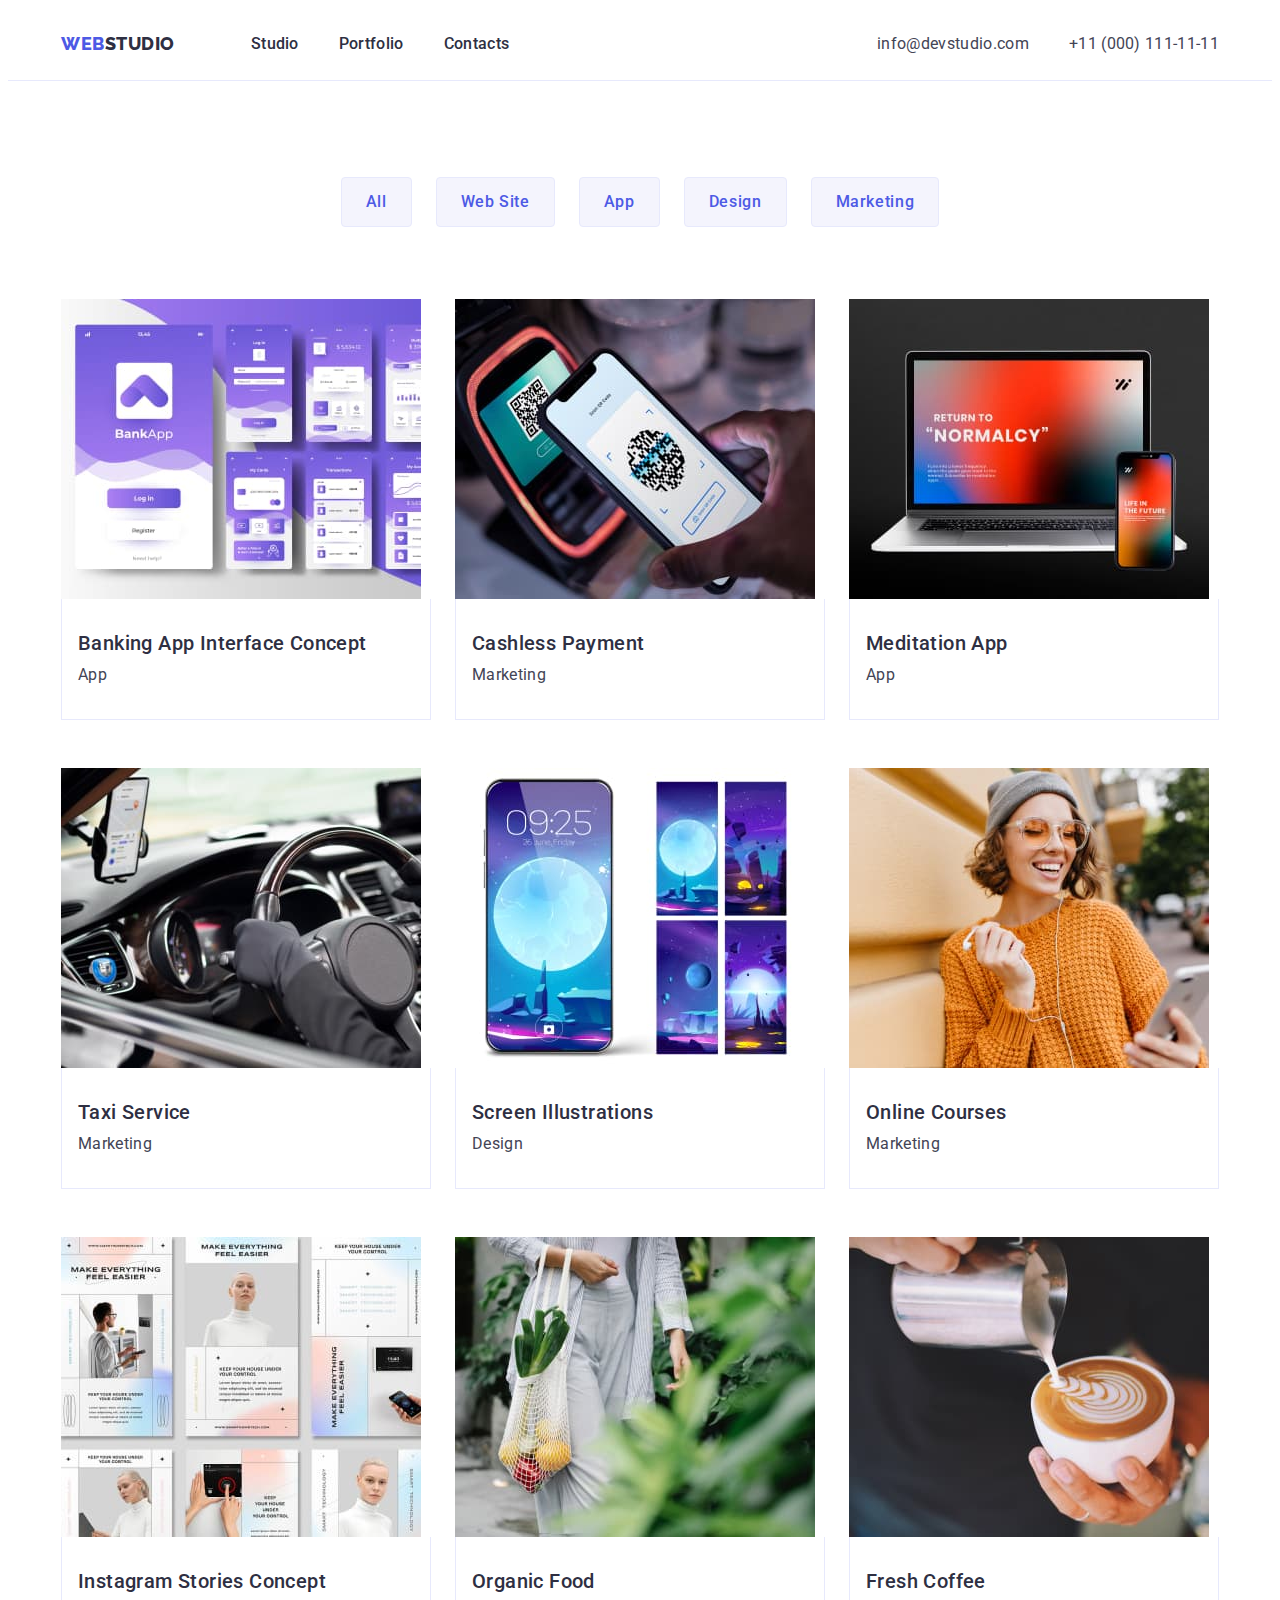
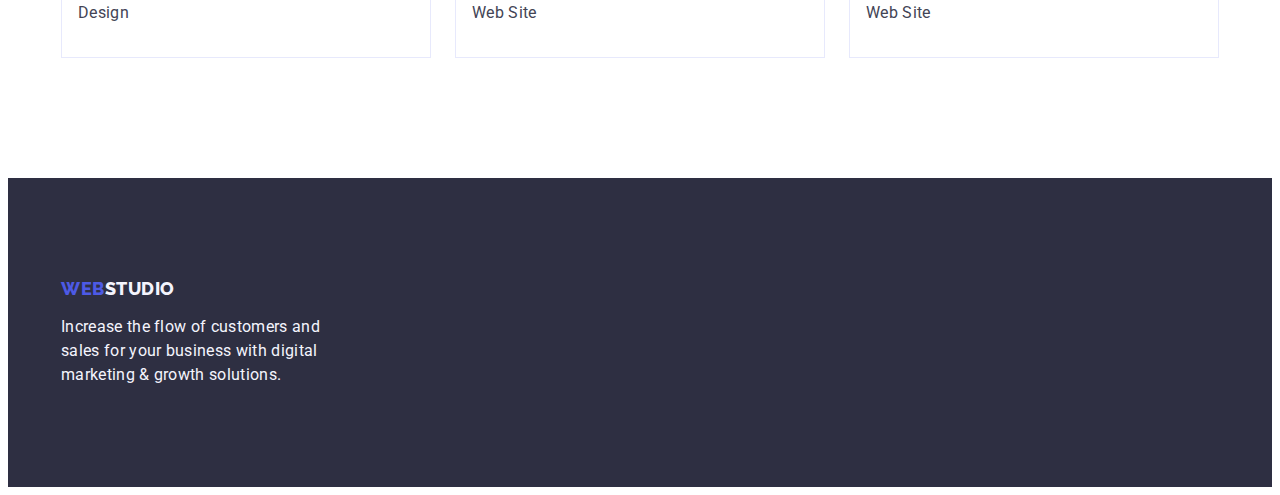
==== portfolio.html @ 73f55f65 "Initial commit" ====
<!DOCTYPE html>
<html lang="en">
<head>
    <meta charset="UTF-8">
    <meta http-equiv="X-UA-Compatible" content="IE=edge">
    <meta name="viewport" content="width=device-width, initial-scale=1.0">
    <link rel="preconnect" href="https://fonts.googleapis.com">
    <link rel="preconnect" href="https://fonts.gstatic.com" crossorigin>
    <link href="https://fonts.googleapis.com/css2?family=Raleway:wght@800&family=Roboto:wght@400;500;700;900&display=swap"
        rel="stylesheet">
    <link rel="stylesheet" href="https://cdnjs.cloudflare.com/ajax/libs/modern-normalize/2.0.0/modern-normalize.min.css"
        integrity="sha512-4xo8blKMVCiXpTaLzQSLSw3KFOVPWhm/TRtuPVc4WG6kUgjH6J03IBuG7JZPkcWMxJ5huwaBpOpnwYElP/m6wg=="
        crossorigin="anonymous" referrerpolicy="no-referrer" />
    <link rel="stylesheet" href="./css/styles.css">
    <title>Portfolio</title>
</head>
<body>
    <header class="header">
        <div class="container header-container">
            <nav class="header-navigation">
                <a class="logo link" href="./index.html">Web<span class="logo-studio">Studio</span></a>
                <ul class="navigation list">
                    <li><a class="navigation-link link" href="./index.html">Studio</a></li>
                    <li><a class="navigation-link link" href="./portfolio.html">Portfolio</a></li>
                    <li><a class="navigation-link link" href="">Contacts</a></li>
                </ul>
            </nav>
            <address class="navigation-address">
                <ul class="address-menu list">
                    <li><a class="address-menu-link link" href="mailto:info@devstudio.com">info@devstudio.com</a></li>
                    <li><a class="address-menu-link link" href="tel:+110001111111">+11 (000) 111-11-11</a></li>
                </ul>
            </address>
        </div>
    </header>
        <main>
            <section class="portfolio">
                <div class="container">
                    <h1 class="visually-hidden">Portfolio menu</h1>
                    <ul class="button-list list">
                        <li>
                            <button class="button-navigation" type="button">All</button>
                        </li>
                        <li>
                            <button class="button-navigation" type="button">Web Site</button>
                        </li>
                        <li>
                            <button class="button-navigation" type="button">App</button>
                        </li>
                        <li>
                            <button class="button-navigation" type="button">Design</button>
                        </li>
                        <li>
                            <button class="button-navigation" type="button">Marketing</button>
                        </li>
                    </ul>
                    <ul class="portfolio-list list">
                        <li class="portfolio-item">
                            <a href="" class="item-card link">
                                <img src="./images/banking-app.jpg" alt="Banking App Interface Concept" width="360">
                                <div class="portfolio-item-container">
                                <h2 class="portfolio-item-title">Banking App Interface Concept</h2>
                                <p class="portfolio-item-text">App</p>
                                </div>
                            </a>
                        </li>
                        <li class="portfolio-item">
                            <a href="" class="item-card link">
                                <img src="./images/cashless.jpg" alt="Cashless Payment" width="360">
                                <div class="portfolio-item-container">
                                <h2 class="portfolio-item-title">Cashless Payment</h2>
                                <p class="portfolio-item-text">Marketing</p>
                                </div>
                            </a>
                        </li>
                        <li class="portfolio-item">
                            <a href="" class="item-card link">
                                <img src="./images/meditation.jpg" alt="Meditation App" width="360">
                                <div class="portfolio-item-container">
                                <h2 class="portfolio-item-title">Meditation App</h2>
                                <p class="portfolio-item-text">App</p>
                                </div>
                            </a>
                        </li>
                        <li class="portfolio-item">
                            <a href="" class="item-card link">
                                <img src="./images/taxi.jpg" alt="Taxi Servic" width="360">
                                <div class="portfolio-item-container">
                                <h2 class="portfolio-item-title">Taxi Service</h2>
                                <p class="portfolio-item-text">Marketing</p>
                                </div>
                            </a>
                        </li>
                        <li class="portfolio-item">
                            <a href="" class="item-card link">
                                <img src="./images/illustrations.jpg" alt="Screen Illustrations" width="360">
                                <div class="portfolio-item-container">
                                <h2 class="portfolio-item-title">Screen Illustrations</h2>
                                <p class="portfolio-item-text">Design</p>
                                </div>
                            </a>
                        </li>
                        <li class="portfolio-item">
                            <a href="" class="item-card link">
                                <img src="./images/online-courses.jpg" alt="Online Courses" width="360">
                                <div class="portfolio-item-container">
                                <h2 class="portfolio-item-title">Online Courses</h2>
                                <p class="portfolio-item-text">Marketing</p>
                                </div>
                            </a>
                        </li>
                        <li class="portfolio-item">
                            <a href="" class="item-card link">
                                <img src="./images/instagram.jpg" alt="Instagram Stories Concept" width="360">
                                <div class="portfolio-item-container">
                                <h2 class="portfolio-item-title">Instagram Stories Concept</h2>
                                <p class="portfolio-item-text">Design</p>
                                </div>
                            </a>
                        </li>
                        <li class="portfolio-item">
                            <a href="" class="item-card link">
                                <img src="./images/organic-food.jpg" alt="Organic Food" width="360">
                                <div class="portfolio-item-container">
                                <h2 class="portfolio-item-title">Organic Food</h2>
                                <p class="portfolio-item-text">Web Site</p>
                                </div>
                            </a>
                        </li>
                        <li class="portfolio-item">
                            <a href="" class="item-card link">
                                <img src="./images/fresh-coffee.jpg" alt="Fresh Coffee" width="360">
                                <div class="portfolio-item-container">
                                <h2 class="portfolio-item-title">Fresh Coffee</h2>
                                <p class="portfolio-item-text">Web Site</p>
                                </div>
                            </a>
                        </li>
                    </ul>
                </div>
            </section>
        </main>
    <footer class="footer">
        <div class="container footer-container">
            <a class="logo-footer link" href="./index.html">Web<span class="logo-studio-footer">Studio</span></a>
            <p class="footer-text">Increase the flow of customers and sales for your business with digital marketing &
                growth solutions.</p>
        </div>
    </footer>
</body>
</html>
---- css/styles.css ----
/* GLOBAL */

:root {
    --primary-font: "Roboto";
    --secondary-font: 'Raleway';
    --secondary-color: #2E2F42;
    --primary-color: #434455;
    --logo-color: #4D5AE5;
    --logo-studio-color: #2E2F42;
    --logo-footer-color: #F4F4FD;
    --footer-text-color: #F4F4FD;
    --hover-focus-color: #404BBF;
    --hover-text-color: #FFFFFF;
    --hero-text-color: #FFFFFF;
    --logo-text-size: 18px;
    --secondary-text-size: 20px;
    --title-text-size: 36px;
    --hero-title-text: 56px;
    --member-card-color: #FFFFFF;
    --portfolio-card-color: #FFFFFF;
    --page-background-color: #FFFFFF;
    --button-portfolio-border: #E7E9FC;
    --portfolio-item-border: #E7E9FC;
}

body {
    font-family: var(--primary-font), sans-serif;
    font-size: var(--main-text-size);
    color: var(--primary-color);
    background-color: var(--page-background-color);
}

p, h1,h2,h3,h4,h5,h6 {
    margin-top: 0;
    margin-bottom: 0;
}

ul {
    list-style-type: none;
    margin-top: 0;
    margin-bottom: 0;
    padding-left: 0;
}

img {
    display: block;
    max-width: 100%;
    height: auto;
}

.link {
    text-decoration: none;
}

.link:hover,
.link:focus {
    color: var(--hover-focus-color);
}

.list {
    list-style-type: none;
}

.link a:hover,
.link a:focus {
    color: var(--hover-focus-color);
}


.container {
    width: 100%;
    max-width: 1158px;
    padding-left: 15px;
    padding-right: 15px;
    margin: 0 auto;
}

.visually-hidden {
    position: absolute;
    width: 1px;
    height: 1px;
    margin: -1px;
    border: 0;
    padding: 0;
    white-space: nowrap;
    clip-path: inset(100%);
    clip: rect(0 0 0 0);
    overflow: hidden;
}

/* HEADER */

.header {
    border-bottom: 1px solid #E7E9FC;
}

.header-container {
    display: flex;
}

.logo {
    font-family: var(--secondary-font), sans-serif;
    font-size: var(--logo-text-size);
    font-weight: 800;
    line-height: 1.17;
    letter-spacing: 0.03em;
    text-transform: uppercase;
    text-decoration: none;
    color: var(--logo-color);
    margin-right: 76px;
}

.logo-studio {
    color: var(--logo-studio-color);
}

.logo-studio-footer {
    color: var(--logo-footer-color);
}

.header-navigation {
    display: flex;
    align-items: center;
    flex-grow: 1;
}

.navigation {
    display: flex;
    gap: 40px;
}

.navigation-link {
    font-weight: 500;
    line-height: 1.5;
    letter-spacing: 0.02em;
    color: var(--secondary-color);
    display: block;
    padding-top: 24px;
        padding-bottom: 24px;
}

.navigation-link:hover,
.navigation-link:focus {
    color: var(--hover-focus-color);
}

.navigation > li {
    list-style-type: none;
}

.navigation-address {
    font-style: normal;
}

.address-menu {
    display: flex;
    gap: 40px;
    margin-left: auto;
}

.address-menu > li {
    list-style-type: none;
}

.address-menu-link {
    line-height: 1.5;
    letter-spacing: 0.02em;
    color: var(--primary-color);
    display: block;
    padding-top: 24px;
        padding-bottom: 24px;
}

/* MAIN */

.hero {
    text-align: center;
    background-color: var(--secondary-color);
    padding-top: 188px;
    padding-bottom: 188px;
}

.hero-container {
    width: 1440px;
}

.hero-title {
    font-weight: 700;
    font-size: var(--hero-title-text);
    line-height: 1.07;
    letter-spacing: 0.02em;
    color: var(--hero-text-color);
    width: 100%;
    max-width: 496px;
    margin: 0 auto;
}

.hero-button {
    font-family: var(--primary-font), sans-serif;
    font-size: 16px;
    font-weight: 500;
    line-height: 1.5;
    letter-spacing: 0.04em;
    color: var(--hero-text-color);
    background-color: var(--logo-color);
    cursor: pointer;
    display: block;
    min-width: 169px;
        height: 56px;
    margin: 48px auto 0;
        padding: 16px 32px;
        border-radius: 4px;
    border: none;
}

.hero-button:hover,
.hero-button:focus {
    background-color: var(--hover-focus-color);
}

.benefits {
    padding: 120px 0;
}

.benefits-container {

}

.benefits-list {
    display: flex;
    gap: 24px;
}

.benefits-item {
    width: calc((100% - 24px * 3) / 4);
}

.benefits-title {
    color: var(--secondary-color);
}

.benefits-subtitle {
    font-weight: 500;
    font-size: var(--secondary-text-size);
    line-height: 1.2;
    letter-spacing: 0.02em;
    color: var(--secondary-color);
    margin-bottom: 8px;
}

.benefits-text {
    line-height: 1.5;
    letter-spacing: 0.02em;
}

.doing {
    padding-bottom: 120px;
}

.doing-container {
    
}

.doing-title {
    font-weight: 700;
    font-size: var(--title-text-size);
    line-height: 1.11;
    letter-spacing: 0.02em;
    text-align: center;
    text-transform: capitalize;
    color: var(--secondary-color);
    margin-bottom: 72px;
}

.doing-list {
    display: flex;
    gap: 24px;
}

.doing-item {
    width: calc((100% - 48px) / 3);
}

.team {
    padding: 120px 0;
    background-color: var(--footer-text-color);
}

.team-title {
    margin-bottom: 72px;
    font-weight: 700;
    font-size: var(--title-text-size);
    line-height: 1.11;
    letter-spacing: 0.02em;
    text-align: center;
    text-transform: capitalize;
    color: var(--secondary-color);
}

.team-list {
    display: flex;
    gap: 24px;
}

.member-card {
    background: var(--member-card-color);
    width: calc((100% - 24px * 3) / 4);
    border-radius: 0px 0px 4px 4px;
}

.member-container {
    padding: 32px 16px;
}

.team-member {
    font-weight: 500;
    font-size: var(--secondary-text-size);
    line-height: 1.2;
    letter-spacing: 0.02em;
    color: var(--secondary-color);
    text-align: center;
    margin-bottom: 8px;
}

.member-position {
    line-height: 1.5;
    letter-spacing: 0.02em;
    text-align: center;
}

.button-list {
    display: flex;
    justify-content: center;
    margin-bottom: 72px;
    gap: 24px;
}

.button-navigation {
    font-family: var(--primary-font),sans-serif;
    font-weight: 500;
    font-size: 16px;
    line-height: 1.5;
    letter-spacing: 0.04em;
    color: var(--logo-color);
    background-color: var(--footer-text-color);
    cursor: pointer;
    padding: 12px 24px;
    border: 1px solid var(--button-portfolio-border);
        border-radius: 4px;
}

.button-navigation:hover,
.button-navigation:focus {
    background-color: var(--hover-focus-color);
    color: var(--hover-text-color);
    border: 1px solid transparent;
}

.portfolio{
    padding-top: 96px;
    padding-bottom: 120px;
}

.portfolio-list {
    display: flex;
    flex-wrap: wrap;
    row-gap: 48px;
    column-gap: 24px;
}

.portfolio-item {
    width: calc((100% - 48px) / 3);
}

.item-card {
    background: var(--portfolio-card-color);
}

.portfolio-item-container {
    padding: 32px 16px;
    border: 1px solid var(--portfolio-item-border);
    border-top: none;
}

.portfolio-item-title {
    font-size: var(--secondary-text-size);
    font-weight: 500;
    line-height: 1.2;
    letter-spacing: 0.02em;
    color: var(--secondary-color);
    margin-bottom: 8px;
}

.portfolio-item-text {
    font-size: 16px;
    line-height: 1.5;
    letter-spacing: 0.02em;
    color: var(--primary-color);
}

/* FOOTER */

.footer {
    padding-top: 100px;
        padding-bottom: 100px;
    background-color: var(--secondary-color);
}

.footer-container {
    
}

.logo-footer {
    display: inline-block;
    margin-bottom: 16px;
    font-family: var(--secondary-font), sans-serif;
    font-weight: 800;
        font-size: var(--logo-text-size);
        line-height: 1.17;
        letter-spacing: 0.03em;
        text-transform: uppercase;
        text-decoration: none;
    color: var(--logo-color);
}

.footer-text {
    line-height: 1.5;
    color: var(--footer-text-color);
    letter-spacing: 0.02em;
    width: 264px;
}
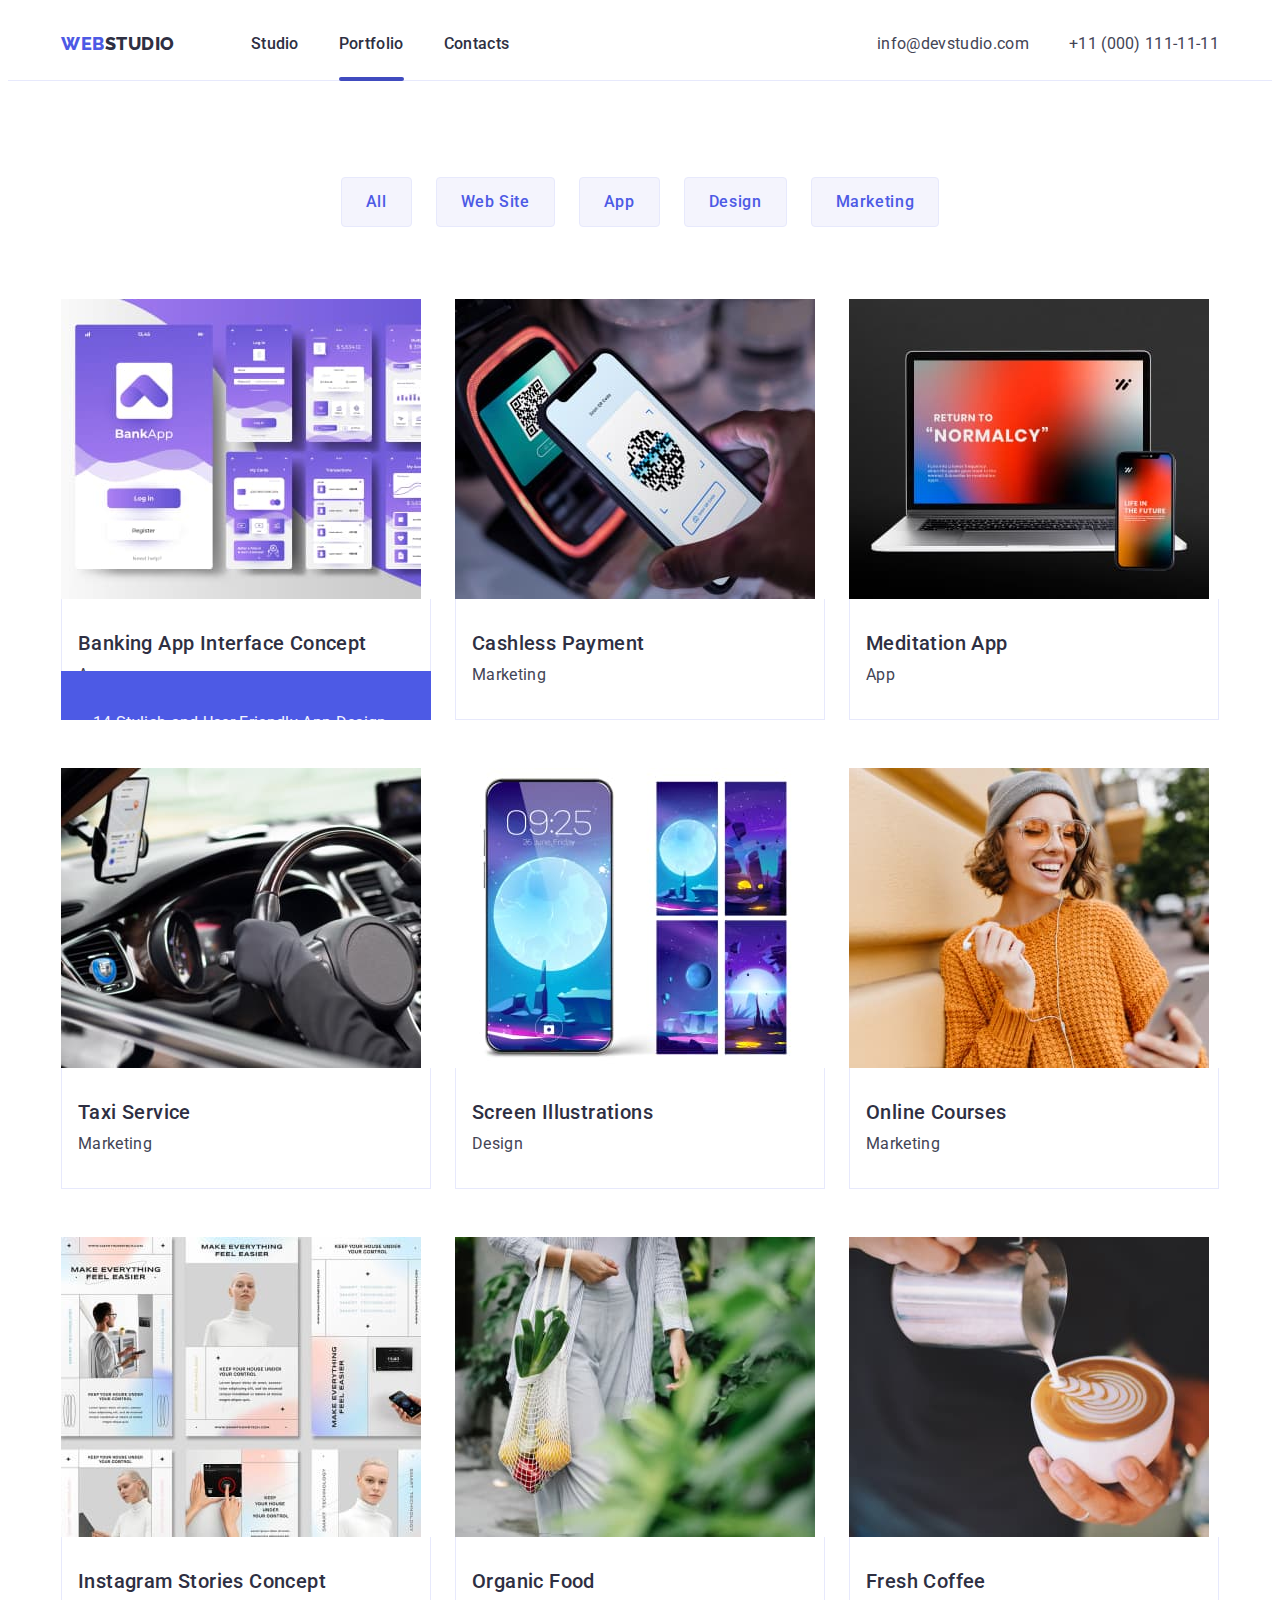
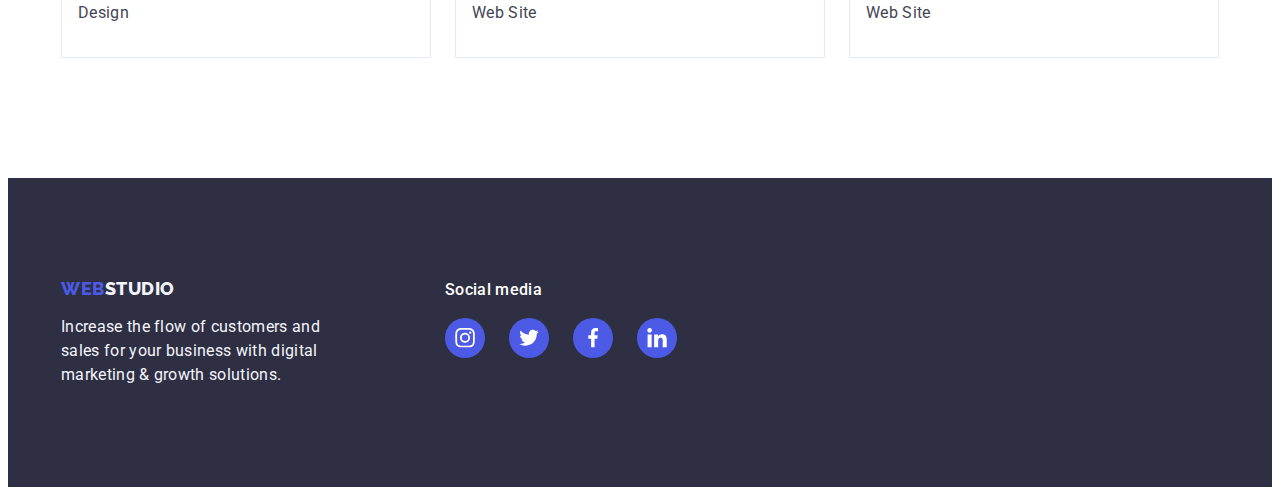
==== commit 23b2b273: "HW4 portfolio items" ====
--- a/portfolio.html
+++ b/portfolio.html
@@ -21,7 +21,7 @@
                 <a class="logo link" href="./index.html">Web<span class="logo-studio">Studio</span></a>
                 <ul class="navigation list">
                     <li><a class="navigation-link link" href="./index.html">Studio</a></li>
-                    <li><a class="navigation-link link" href="./portfolio.html">Portfolio</a></li>
+                    <li><a class="navigation-link link current" href="./portfolio.html">Portfolio</a></li>
                     <li><a class="navigation-link link" href="">Contacts</a></li>
                 </ul>
             </nav>
@@ -57,7 +57,14 @@
                     <ul class="portfolio-list list">
                         <li class="portfolio-item">
                             <a href="" class="item-card link">
-                                <img src="./images/banking-app.jpg" alt="Banking App Interface Concept" width="360">
+                                <div class="item-hover-box">
+                                    <img src="./images/banking-app.jpg" alt="Banking App Interface Concept" width="360">
+                                    <div class="item-hover-block">
+                                        <p class="item-hover-text">14 Stylish and User-Friendly App Design Concepts · Task Manager App · Calorie Tracker App
+                                            · Exotic Fruit Ecommerce App ·
+                                            Cloud Storage App</p>
+                                    </div>
+                                </div>
                                 <div class="portfolio-item-container">
                                 <h2 class="portfolio-item-title">Banking App Interface Concept</h2>
                                 <p class="portfolio-item-text">App</p>
@@ -142,9 +149,45 @@
         </main>
     <footer class="footer">
         <div class="container footer-container">
-            <a class="logo-footer link" href="./index.html">Web<span class="logo-studio-footer">Studio</span></a>
-            <p class="footer-text">Increase the flow of customers and sales for your business with digital marketing &
-                growth solutions.</p>
+            <div>
+                <a class="logo-footer link" href="./index.html">Web<span class="logo-studio-footer">Studio</span></a>
+                <p class="footer-text">Increase the flow of customers and sales for your business with digital marketing &
+                    growth
+                    solutions.</p>
+            </div>
+            <div class="social-media-container">
+                <p class="social-title-footer">Social media</p>
+                <ul class="social-list">
+                    <li class="social-list-item">
+                        <a href="" class="social-link">
+                            <svg class="social-icon" width="24" height="19.5">
+                                <use href="./images/icons.svg#icon-instagram"></use>
+                            </svg>
+                        </a>
+                    </li>
+                    <li class="member-soc-item">
+                        <a href="" class="social-link">
+                            <svg class="social-icon" width="24" height="19.5">
+                                <use href="./images/icons.svg#icon-twitter"></use>
+                            </svg>
+                        </a>
+                    </li>
+                    <li class="member-soc-item">
+                        <a href="" class="social-link">
+                            <svg class="social-icon" width="24" height="19.5">
+                                <use href="./images/icons.svg#icon-facebook"></use>
+                            </svg>
+                        </a>
+                    </li>
+                    <li class="member-soc-item">
+                        <a href="" class="social-link">
+                            <svg class="social-icon" width="24" height="19.5">
+                                <use href="./images/icons.svg#icon-linkedin"></use>
+                            </svg>
+                        </a>
+                    </li>
+                </ul>
+            </div>
         </div>
     </footer>
 </body>
--- a/css/styles.css
+++ b/css/styles.css
@@ -17,11 +17,18 @@
     --secondary-text-size: 20px;
     --title-text-size: 36px;
     --hero-title-text: 56px;
+    --benefits-item-color: #F4F4FD;
     --member-card-color: #FFFFFF;
+    --social-icon-color: #FFFFFF;
     --portfolio-card-color: #FFFFFF;
+    --item-hover-text: #F4F4FD;
+    --item-hover-background: #4D5AE5;
     --page-background-color: #FFFFFF;
     --button-portfolio-border: #E7E9FC;
     --portfolio-item-border: #E7E9FC;
+    --member-soc-color: #4D5AE5;
+    --social-hover-color: #31D0AA;
+    --transition: 250ms cubic-bezier(0.4, 0, 0.2, 1);
 }
 
 body {
@@ -138,11 +145,27 @@
     display: block;
     padding-top: 24px;
         padding-bottom: 24px;
+    transition: color var(--transition);
 }
 
 .navigation-link:hover,
 .navigation-link:focus {
     color: var(--hover-focus-color);
+}
+
+.current {
+    position: relative;
+}
+
+.current::after {
+    position: absolute;
+    border-radius: 2px;
+    left: 0;
+    bottom: -1px;
+    content: '';
+    width: 100%;
+    height: 4px;
+    background-color: var(--hover-focus-color);
 }
 
 .navigation > li {
@@ -170,6 +193,12 @@
     display: block;
     padding-top: 24px;
         padding-bottom: 24px;
+    transition: color var(--transition);
+}
+
+.address-menu-link:hover,
+.address-menu-link:focus {
+    color: var(--hover-focus-color);
 }
 
 /* MAIN */
@@ -177,8 +206,14 @@
 .hero {
     text-align: center;
     background-color: var(--secondary-color);
+    background-image: linear-gradient(rgba(46, 47, 66, 0.7), rgba(46, 47, 66, 0.7)),  url(../images/people-office.jpg);
+    background-repeat: no-repeat;
+    background-position: center;
+    background-size: cover;
     padding-top: 188px;
     padding-bottom: 188px;
+    max-width: 1440px;
+    margin: 0 auto;
 }
 
 .hero-container {
@@ -225,6 +260,7 @@
 
 .benefits-container {
 
+
 }
 
 .benefits-list {
@@ -234,6 +270,20 @@
 
 .benefits-item {
     width: calc((100% - 24px * 3) / 4);
+}
+
+.benefits-item-icon {
+    width: 264px;
+    height: 112px;
+    background-color: var(--benefits-item-color);
+    border-radius: 4px;
+    display: flex;
+    justify-content: center;
+    align-items: center;
+}
+
+.benefits-icon {
+    
 }
 
 .benefits-title {
@@ -306,7 +356,8 @@
 .member-card {
     background: var(--member-card-color);
     width: calc((100% - 24px * 3) / 4);
-    border-radius: 0px 0px 4px 4px;
+    box-shadow: 0px 1px 6px rgba(46, 47, 66, 0.08), 0px 1px 1px rgba(46, 47, 66, 0.16), 0px 2px 1px rgba(46, 47, 66, 0.08);
+        border-radius: 0px 0px 4px 4px;
 }
 
 .member-container {
@@ -327,6 +378,94 @@
     line-height: 1.5;
     letter-spacing: 0.02em;
     text-align: center;
+}
+
+.member-soc {
+    display: flex;
+    gap: 24px;
+    margin-top: 8px;
+}
+
+.member-soc-item {
+    background-color: var(--member-soc-color);
+    width: 40px;
+    height: 40px;
+    border-radius: 50%;
+}
+
+.member-soc-link {
+    width: 100%;
+    height: 100%;
+    border-radius: 50%;
+    display: flex;
+        flex-direction: row;
+        align-items: center;
+        justify-content: center;
+        transition: background-color var(--transition);
+}
+
+.member-soc-link:hover,
+.member-soc-link:focus {
+    background-color: var(--hover-focus-color);
+}
+
+.member-soc-icon {
+    fill: var(--social-icon-color);
+}
+
+.customers{
+    padding: 120px 0;
+}
+
+.customers-title {
+    font-weight: 700;
+        font-size: var(--title-text-size);
+        line-height: 1.11;
+        letter-spacing: 0.02em;
+        text-align: center;
+        text-transform: capitalize;
+        color: var(--secondary-color);
+        margin-bottom: 72px;
+}
+
+.customers-logo-list {
+    display: flex;
+        flex-direction: row;
+        align-items: flex-start;
+        padding: 0px;
+        gap: 24px;
+}
+
+.customers-logo-item {
+    height: 88px;
+    width: calc((100% - 24px * 5) / 6);
+}
+
+.customers-logo-link {
+    width: 100%;
+    height: 100%;
+    display: flex;
+    align-items: center;
+    justify-content: center;
+    color: #8E8F99;
+    border: 1px solid #8E8F99;
+    border-radius: 4px;
+    padding: 16px 32px;
+}
+
+.customers-logo-link:hover,
+.customers-logo-link:focus {
+    border-color: var(--hover-focus-color);
+}
+
+.customers-logo-link:hover .customers-logo,
+.customers-logo-link:focus .customers-logo {
+    fill: var(--hover-focus-color);
+}
+
+.customers-logo {
+    fill: currentColor;
+    transition: color var(--transition);
 }
 
 .button-list {
@@ -355,6 +494,7 @@
     background-color: var(--hover-focus-color);
     color: var(--hover-text-color);
     border: 1px solid transparent;
+    box-shadow: 0px 3px 1px rgba(0, 0, 0, 0.1), 0px 2px 1px rgba(0, 0, 0, 0.08), 0px 2px 2px rgba(0, 0, 0, 0.12);
 }
 
 .portfolio{
@@ -371,6 +511,10 @@
 
 .portfolio-item {
     width: calc((100% - 48px) / 3);
+    overflow: hidden;
+}
+.portfolio-item:hover .item-hover-block {
+    transform: translate(0);
 }
 
 .item-card {
@@ -399,6 +543,27 @@
     color: var(--primary-color);
 }
 
+.item-hover-box {
+    position: relative;
+}
+
+.item-hover-block {
+    position: absolute;
+    top: 0;
+    left: 0;
+    height: 100%;
+    padding: 40px 32px 32px;
+    background-color: var(--item-hover-background);
+    transform: translateY(100%);
+    transition: transform var(--transition);
+}
+
+.item-hover-text {
+    line-height: 1.5;
+    letter-spacing: 0.02em;
+    color: var(--item-hover-text);
+}
+
 /* FOOTER */
 
 .footer {
@@ -408,7 +573,7 @@
 }
 
 .footer-container {
-    
+    display: flex;
 }
 
 .logo-footer {
@@ -429,4 +594,48 @@
     color: var(--footer-text-color);
     letter-spacing: 0.02em;
     width: 264px;
+}
+
+.social-media-container {
+    margin-left: 120px;
+}
+
+.social-title-footer {
+    font-weight: 500;
+    line-height: 1.5;
+    letter-spacing: 0.02em;
+    color: #FFFFFF;
+}
+
+.social-list {
+    display: flex;
+    gap: 24px;
+    margin-top: 16px;
+}
+
+.social-list-item {
+    background-color: var(--member-soc-color);
+    width: 40px;
+    height: 40px;
+    border-radius: 50%;
+}
+
+.social-link {
+    width: 100%;
+    height: 100%;
+    border-radius: 50%;
+    display: flex;
+    flex-direction: row;
+    align-items: center;
+    justify-content: center;
+    transition: background-color var(--transition);
+}
+
+.social-link:hover,
+.social-link:focus {
+    background-color: #31D0AA;
+}
+
+.social-icon {
+    fill: var(--social-icon-color);
 }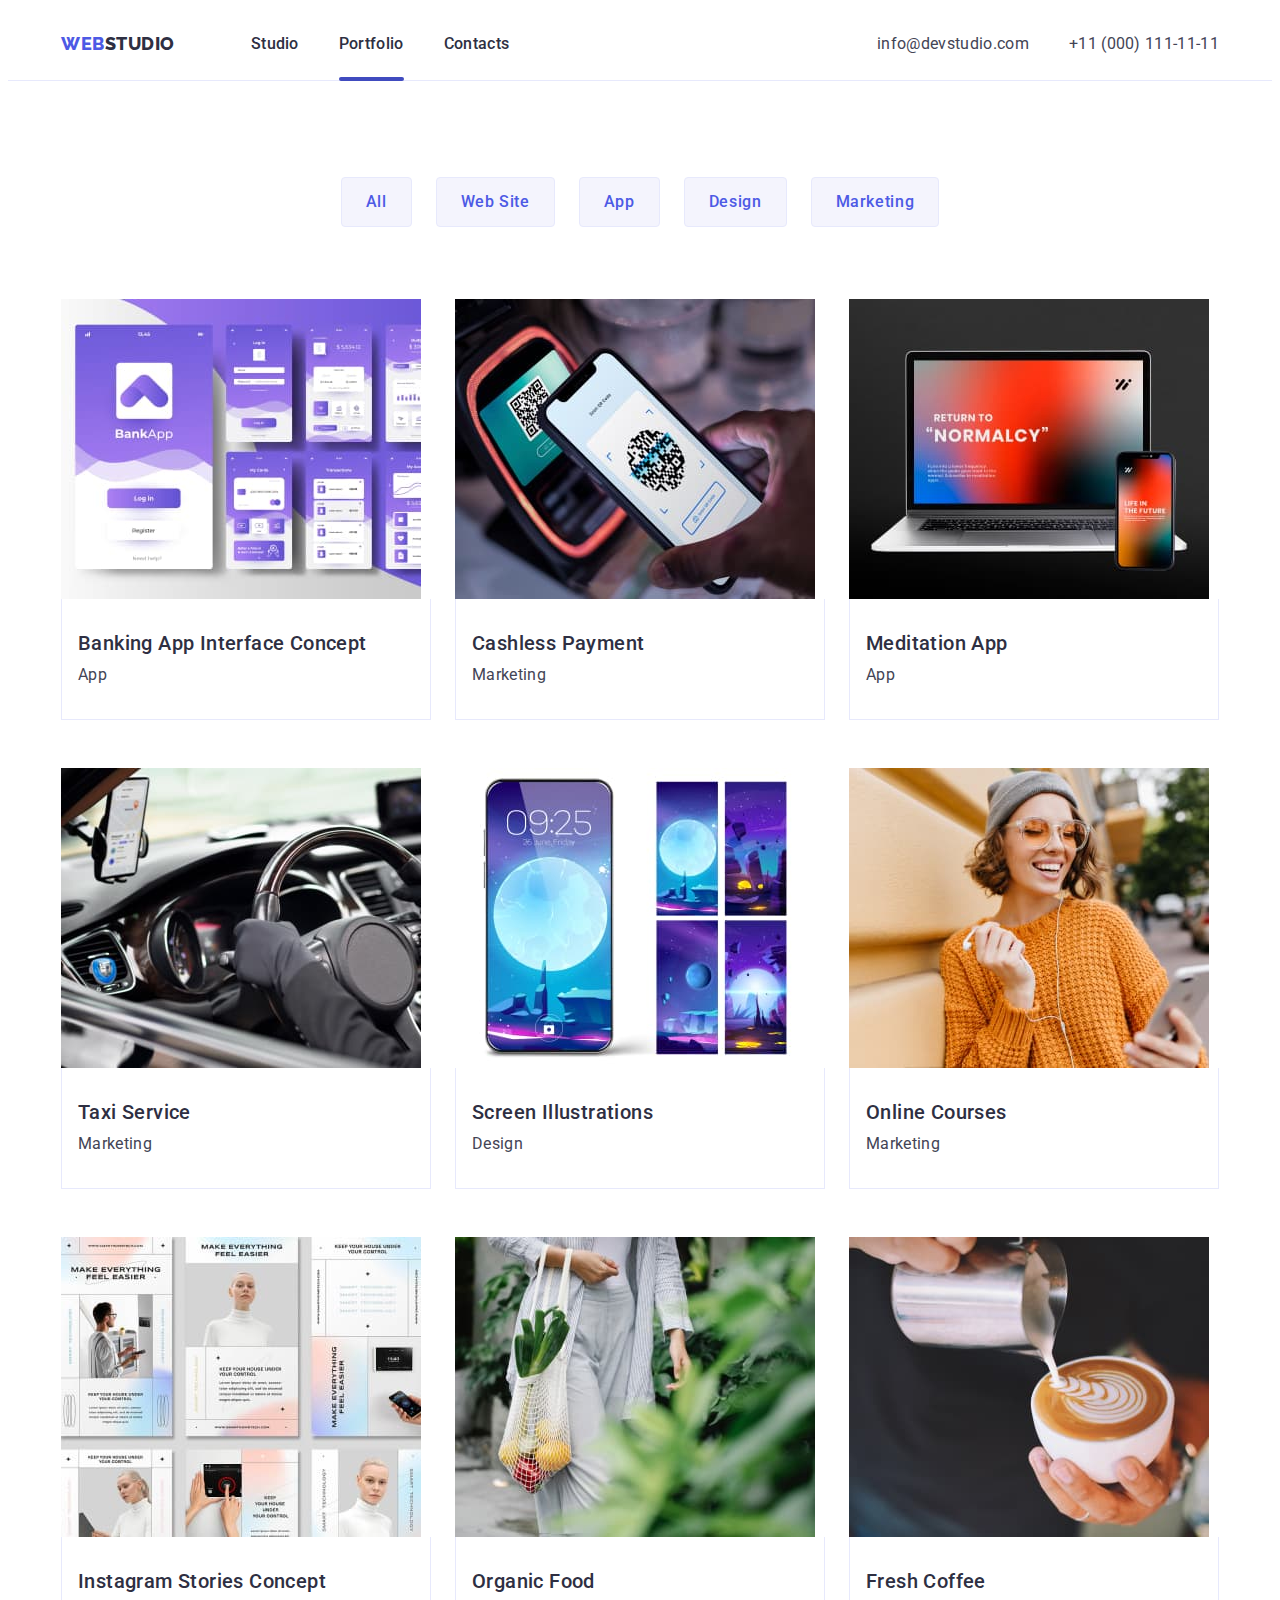
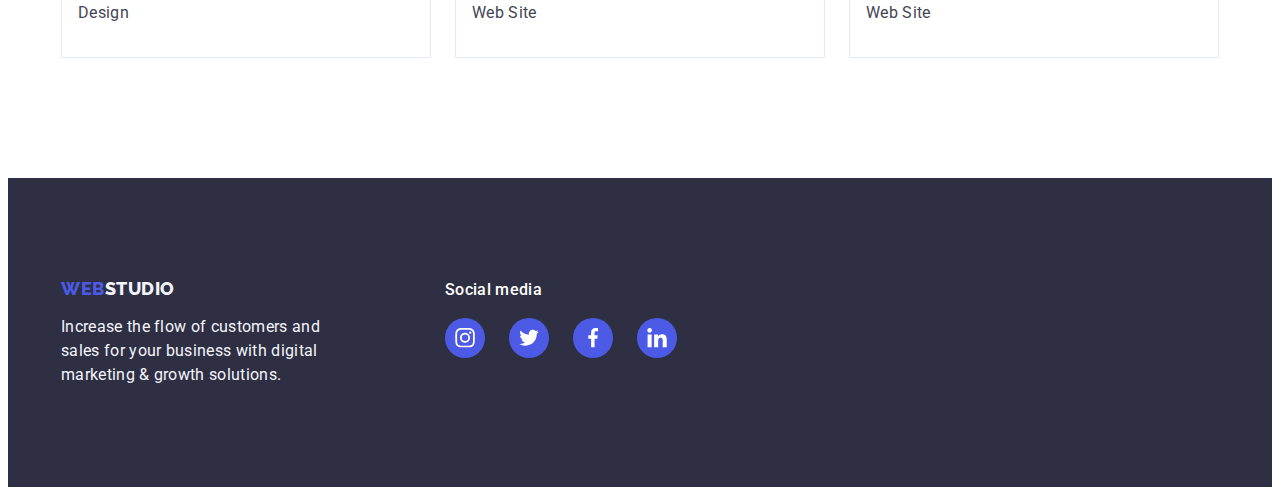
==== commit 658cd95a: "HW4 done" ====
--- a/portfolio.html
+++ b/portfolio.html
@@ -73,7 +73,14 @@
                         </li>
                         <li class="portfolio-item">
                             <a href="" class="item-card link">
+                                <div class="item-hover-box">
                                 <img src="./images/cashless.jpg" alt="Cashless Payment" width="360">
+                                <div class="item-hover-block">
+                                    <p class="item-hover-text">14 Stylish and User-Friendly App Design Concepts · Task Manager App · Calorie Tracker App
+                                        · Exotic Fruit Ecommerce App ·
+                                        Cloud Storage App</p>
+                                </div>
+                                </div>
                                 <div class="portfolio-item-container">
                                 <h2 class="portfolio-item-title">Cashless Payment</h2>
                                 <p class="portfolio-item-text">Marketing</p>
@@ -82,7 +89,14 @@
                         </li>
                         <li class="portfolio-item">
                             <a href="" class="item-card link">
+                                <div class="item-hover-box">
                                 <img src="./images/meditation.jpg" alt="Meditation App" width="360">
+                                <div class="item-hover-block">
+                                        <p class="item-hover-text">14 Stylish and User-Friendly App Design Concepts · Task Manager App · Calorie Tracker App
+                                            · Exotic Fruit Ecommerce App ·
+                                            Cloud Storage App</p>
+                                    </div>
+                                </div>
                                 <div class="portfolio-item-container">
                                 <h2 class="portfolio-item-title">Meditation App</h2>
                                 <p class="portfolio-item-text">App</p>
@@ -91,7 +105,14 @@
                         </li>
                         <li class="portfolio-item">
                             <a href="" class="item-card link">
+                                <div class="item-hover-box">
                                 <img src="./images/taxi.jpg" alt="Taxi Servic" width="360">
+                                <div class="item-hover-block">
+                                        <p class="item-hover-text">14 Stylish and User-Friendly App Design Concepts · Task Manager App · Calorie Tracker App
+                                            · Exotic Fruit Ecommerce App ·
+                                            Cloud Storage App</p>
+                                    </div>
+                                </div>
                                 <div class="portfolio-item-container">
                                 <h2 class="portfolio-item-title">Taxi Service</h2>
                                 <p class="portfolio-item-text">Marketing</p>
@@ -100,7 +121,14 @@
                         </li>
                         <li class="portfolio-item">
                             <a href="" class="item-card link">
+                                <div class="item-hover-box">
                                 <img src="./images/illustrations.jpg" alt="Screen Illustrations" width="360">
+                                <div class="item-hover-block">
+                                        <p class="item-hover-text">14 Stylish and User-Friendly App Design Concepts · Task Manager App · Calorie Tracker App
+                                            · Exotic Fruit Ecommerce App ·
+                                            Cloud Storage App</p>
+                                    </div>
+                                </div>
                                 <div class="portfolio-item-container">
                                 <h2 class="portfolio-item-title">Screen Illustrations</h2>
                                 <p class="portfolio-item-text">Design</p>
@@ -109,7 +137,14 @@
                         </li>
                         <li class="portfolio-item">
                             <a href="" class="item-card link">
+                                <div class="item-hover-box">
                                 <img src="./images/online-courses.jpg" alt="Online Courses" width="360">
+                                <div class="item-hover-block">
+                                        <p class="item-hover-text">14 Stylish and User-Friendly App Design Concepts · Task Manager App · Calorie Tracker App
+                                            · Exotic Fruit Ecommerce App ·
+                                            Cloud Storage App</p>
+                                    </div>
+                                </div>
                                 <div class="portfolio-item-container">
                                 <h2 class="portfolio-item-title">Online Courses</h2>
                                 <p class="portfolio-item-text">Marketing</p>
@@ -118,7 +153,14 @@
                         </li>
                         <li class="portfolio-item">
                             <a href="" class="item-card link">
+                                <div class="item-hover-box">
                                 <img src="./images/instagram.jpg" alt="Instagram Stories Concept" width="360">
+                                <div class="item-hover-block">
+                                        <p class="item-hover-text">14 Stylish and User-Friendly App Design Concepts · Task Manager App · Calorie Tracker App
+                                            · Exotic Fruit Ecommerce App ·
+                                            Cloud Storage App</p>
+                                    </div>
+                                </div>
                                 <div class="portfolio-item-container">
                                 <h2 class="portfolio-item-title">Instagram Stories Concept</h2>
                                 <p class="portfolio-item-text">Design</p>
@@ -127,7 +169,14 @@
                         </li>
                         <li class="portfolio-item">
                             <a href="" class="item-card link">
+                                <div class="item-hover-box">
                                 <img src="./images/organic-food.jpg" alt="Organic Food" width="360">
+                                <div class="item-hover-block">
+                                        <p class="item-hover-text">14 Stylish and User-Friendly App Design Concepts · Task Manager App · Calorie Tracker App
+                                            · Exotic Fruit Ecommerce App ·
+                                            Cloud Storage App</p>
+                                    </div>
+                                </div>
                                 <div class="portfolio-item-container">
                                 <h2 class="portfolio-item-title">Organic Food</h2>
                                 <p class="portfolio-item-text">Web Site</p>
@@ -136,7 +185,14 @@
                         </li>
                         <li class="portfolio-item">
                             <a href="" class="item-card link">
+                                <div class="item-hover-box">
                                 <img src="./images/fresh-coffee.jpg" alt="Fresh Coffee" width="360">
+                                <div class="item-hover-block">
+                                        <p class="item-hover-text">14 Stylish and User-Friendly App Design Concepts · Task Manager App · Calorie Tracker App
+                                            · Exotic Fruit Ecommerce App ·
+                                            Cloud Storage App</p>
+                                    </div>
+                                </div>
                                 <div class="portfolio-item-container">
                                 <h2 class="portfolio-item-title">Fresh Coffee</h2>
                                 <p class="portfolio-item-text">Web Site</p>
@@ -190,5 +246,15 @@
             </div>
         </div>
     </footer>
+    <div class="backdrop is-hidden" data-modal>
+        <div class="modal">
+            <button type="button" class="close-btn" data-modal-close>
+                <svg class="close">
+                    <use href="./images/icons.svg#icon-close"></use>
+                </svg>
+            </button>
+        </div>
+    </div>
+    <script src="./js/modal.js"></script>
 </body>
 </html>--- a/css/styles.css
+++ b/css/styles.css
@@ -28,6 +28,8 @@
     --portfolio-item-border: #E7E9FC;
     --member-soc-color: #4D5AE5;
     --social-hover-color: #31D0AA;
+    --default-color: #ffffff;
+    --modal-overlay: rgba(46, 47, 66, 0.4);
     --transition: 250ms cubic-bezier(0.4, 0, 0.2, 1);
 }
 
@@ -513,6 +515,11 @@
     width: calc((100% - 48px) / 3);
     overflow: hidden;
 }
+
+.portfolio-item:hover {
+    box-shadow: 0px 1px 6px rgba(46, 47, 66, 0.08), 0px 1px 1px rgba(46, 47, 66, 0.16), 0px 2px 1px rgba(46, 47, 66, 0.08);
+}
+
 .portfolio-item:hover .item-hover-block {
     transform: translate(0);
 }
@@ -545,6 +552,7 @@
 
 .item-hover-box {
     position: relative;
+    overflow: hidden;
 }
 
 .item-hover-block {
@@ -638,4 +646,68 @@
 
 .social-icon {
     fill: var(--social-icon-color);
+}
+
+.backdrop {
+    position: fixed;
+    top: 0;
+    z-index: 999;
+    width: 100%;
+    height: 100%;
+    background-color: var(--modal-overlay);
+    transition: visibility var(--transition), opacity var(--transition);
+}
+
+.modal {
+    position: absolute;
+    top: 50%;
+    left: 50%;
+    transform: translate(-50%, -50%) scaleX(1);
+    transition: transform var(--transition);
+    width: 408px;
+        min-height: 584px;
+        box-shadow: 0px 1px 1px rgba(0, 0, 0, 0.14), 0px 1px 3px rgba(0, 0, 0, 0.12), 0px 2px 1px rgba(0, 0, 0, 0.2);
+            border-radius: 4px;
+    background-color: #FCFCFC;
+}
+
+.backdrop.is-hidden .modal {
+    transform: translate(-50%, -50%) scaleX(0);
+}
+
+.close-btn {
+    display: flex;
+    align-items: center;
+    justify-content: center;
+    position: absolute;
+        top: 24px;
+        right: 24px;
+    width: 24px;
+        height: 24px;
+        border-radius: 50%;
+    background: #E7E9FC;
+    cursor: pointer;
+        border: 1px solid rgba(0, 0, 0, 0.1);
+}
+
+.close-btn:hover,
+.close-btn:focus {
+    background-color: var(--hover-focus-color);
+}
+
+.close-btn:hover .close,
+.close-btn:focus .close {
+    fill: var(--default-color);
+}
+
+.close {
+    width: 8px;
+    height: 8px;
+    fill: currentColor;
+}
+
+.is-hidden {
+    visibility: hidden;
+    opacity: 0;
+    pointer-events: none;
 }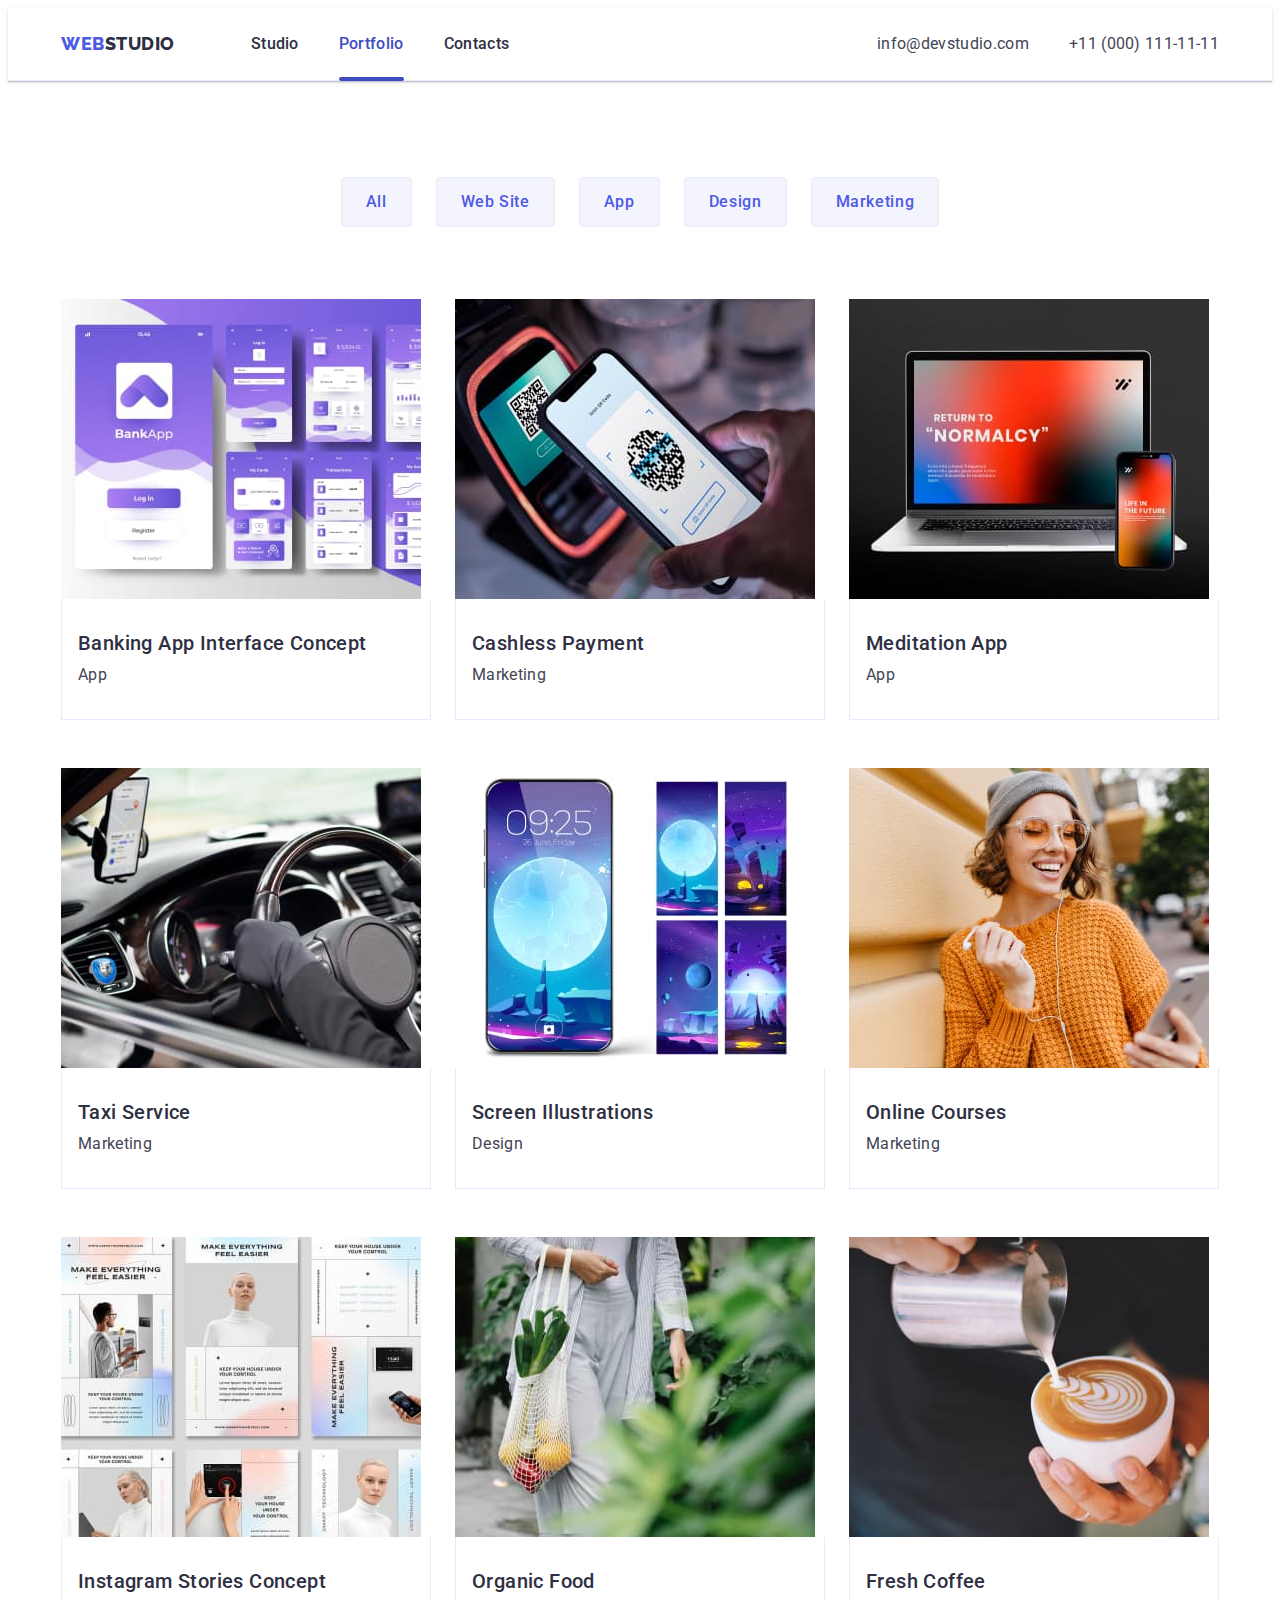
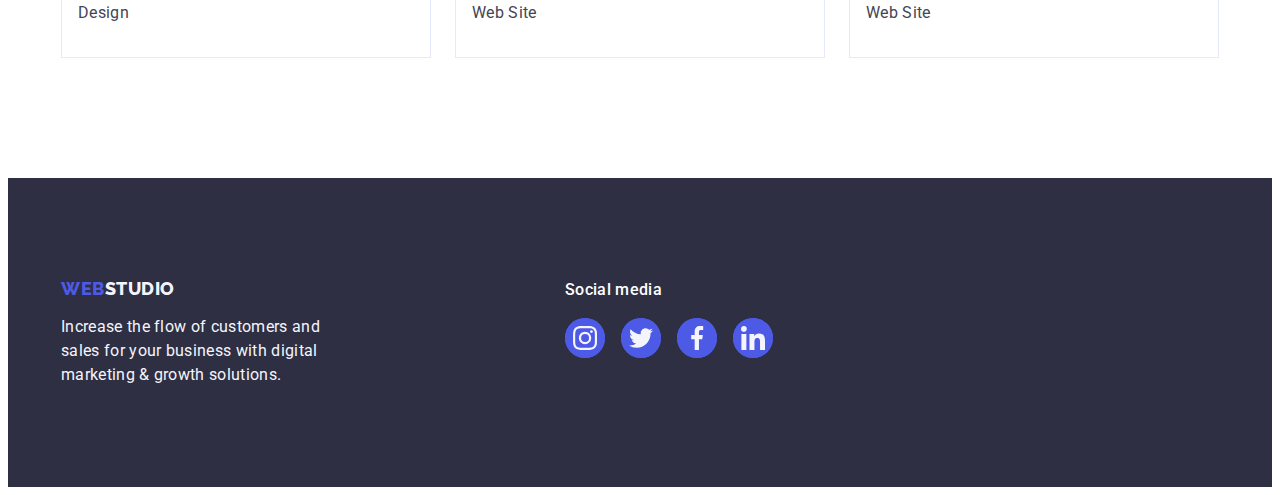
==== commit c32716f6: "HW4 repair3" ====
--- a/portfolio.html
+++ b/portfolio.html
@@ -59,27 +59,25 @@
                             <a href="" class="item-card link">
                                 <div class="item-hover-box">
                                     <img src="./images/banking-app.jpg" alt="Banking App Interface Concept" width="360">
-                                    <div class="item-hover-block">
-                                        <p class="item-hover-text">14 Stylish and User-Friendly App Design Concepts · Task Manager App · Calorie Tracker App
-                                            · Exotic Fruit Ecommerce App ·
-                                            Cloud Storage App</p>
-                                    </div>
-                                </div>
-                                <div class="portfolio-item-container">
-                                <h2 class="portfolio-item-title">Banking App Interface Concept</h2>
-                                <p class="portfolio-item-text">App</p>
-                                </div>
-                            </a>
-                        </li>
-                        <li class="portfolio-item">
-                            <a href="" class="item-card link">
-                                <div class="item-hover-box">
-                                <img src="./images/cashless.jpg" alt="Cashless Payment" width="360">
-                                <div class="item-hover-block">
                                     <p class="item-hover-text">14 Stylish and User-Friendly App Design Concepts · Task Manager App · Calorie Tracker App
                                         · Exotic Fruit Ecommerce App ·
                                         Cloud Storage App</p>
-                                </div>
+                                
+                                </div>
+                                <div class="portfolio-item-container">
+                                <h2 class="portfolio-item-title">Banking App Interface Concept</h2>
+                                <p class="portfolio-item-text">App</p>
+                                </div>
+                            </a>
+                        </li>
+                        <li class="portfolio-item">
+                            <a href="" class="item-card link">
+                                <div class="item-hover-box">
+                                <img src="./images/cashless.jpg" alt="Cashless Payment" width="360">
+                                <p class="item-hover-text">14 Stylish and User-Friendly App Design Concepts · Task Manager App · Calorie Tracker App
+                                    · Exotic Fruit Ecommerce App ·
+                                    Cloud Storage App</p>
+                            
                                 </div>
                                 <div class="portfolio-item-container">
                                 <h2 class="portfolio-item-title">Cashless Payment</h2>
@@ -91,11 +89,10 @@
                             <a href="" class="item-card link">
                                 <div class="item-hover-box">
                                 <img src="./images/meditation.jpg" alt="Meditation App" width="360">
-                                <div class="item-hover-block">
-                                        <p class="item-hover-text">14 Stylish and User-Friendly App Design Concepts · Task Manager App · Calorie Tracker App
-                                            · Exotic Fruit Ecommerce App ·
-                                            Cloud Storage App</p>
-                                    </div>
+                                <p class="item-hover-text">14 Stylish and User-Friendly App Design Concepts · Task Manager App · Calorie Tracker App
+                                    · Exotic Fruit Ecommerce App ·
+                                    Cloud Storage App</p>
+                                
                                 </div>
                                 <div class="portfolio-item-container">
                                 <h2 class="portfolio-item-title">Meditation App</h2>
@@ -107,11 +104,10 @@
                             <a href="" class="item-card link">
                                 <div class="item-hover-box">
                                 <img src="./images/taxi.jpg" alt="Taxi Servic" width="360">
-                                <div class="item-hover-block">
-                                        <p class="item-hover-text">14 Stylish and User-Friendly App Design Concepts · Task Manager App · Calorie Tracker App
-                                            · Exotic Fruit Ecommerce App ·
-                                            Cloud Storage App</p>
-                                    </div>
+                                <p class="item-hover-text">14 Stylish and User-Friendly App Design Concepts · Task Manager App · Calorie Tracker App
+                                    · Exotic Fruit Ecommerce App ·
+                                    Cloud Storage App</p>
+                                
                                 </div>
                                 <div class="portfolio-item-container">
                                 <h2 class="portfolio-item-title">Taxi Service</h2>
@@ -123,11 +119,10 @@
                             <a href="" class="item-card link">
                                 <div class="item-hover-box">
                                 <img src="./images/illustrations.jpg" alt="Screen Illustrations" width="360">
-                                <div class="item-hover-block">
-                                        <p class="item-hover-text">14 Stylish and User-Friendly App Design Concepts · Task Manager App · Calorie Tracker App
-                                            · Exotic Fruit Ecommerce App ·
-                                            Cloud Storage App</p>
-                                    </div>
+                                <p class="item-hover-text">14 Stylish and User-Friendly App Design Concepts · Task Manager App · Calorie Tracker App
+                                    · Exotic Fruit Ecommerce App ·
+                                    Cloud Storage App</p>
+                                
                                 </div>
                                 <div class="portfolio-item-container">
                                 <h2 class="portfolio-item-title">Screen Illustrations</h2>
@@ -139,11 +134,10 @@
                             <a href="" class="item-card link">
                                 <div class="item-hover-box">
                                 <img src="./images/online-courses.jpg" alt="Online Courses" width="360">
-                                <div class="item-hover-block">
-                                        <p class="item-hover-text">14 Stylish and User-Friendly App Design Concepts · Task Manager App · Calorie Tracker App
-                                            · Exotic Fruit Ecommerce App ·
-                                            Cloud Storage App</p>
-                                    </div>
+                                <p class="item-hover-text">14 Stylish and User-Friendly App Design Concepts · Task Manager App · Calorie Tracker App
+                                    · Exotic Fruit Ecommerce App ·
+                                    Cloud Storage App</p>
+                                
                                 </div>
                                 <div class="portfolio-item-container">
                                 <h2 class="portfolio-item-title">Online Courses</h2>
@@ -155,11 +149,10 @@
                             <a href="" class="item-card link">
                                 <div class="item-hover-box">
                                 <img src="./images/instagram.jpg" alt="Instagram Stories Concept" width="360">
-                                <div class="item-hover-block">
-                                        <p class="item-hover-text">14 Stylish and User-Friendly App Design Concepts · Task Manager App · Calorie Tracker App
-                                            · Exotic Fruit Ecommerce App ·
-                                            Cloud Storage App</p>
-                                    </div>
+                                <p class="item-hover-text">14 Stylish and User-Friendly App Design Concepts · Task Manager App · Calorie Tracker App
+                                    · Exotic Fruit Ecommerce App ·
+                                    Cloud Storage App</p>
+                                
                                 </div>
                                 <div class="portfolio-item-container">
                                 <h2 class="portfolio-item-title">Instagram Stories Concept</h2>
@@ -171,11 +164,10 @@
                             <a href="" class="item-card link">
                                 <div class="item-hover-box">
                                 <img src="./images/organic-food.jpg" alt="Organic Food" width="360">
-                                <div class="item-hover-block">
-                                        <p class="item-hover-text">14 Stylish and User-Friendly App Design Concepts · Task Manager App · Calorie Tracker App
-                                            · Exotic Fruit Ecommerce App ·
-                                            Cloud Storage App</p>
-                                    </div>
+                                <p class="item-hover-text">14 Stylish and User-Friendly App Design Concepts · Task Manager App · Calorie Tracker App
+                                    · Exotic Fruit Ecommerce App ·
+                                    Cloud Storage App</p>
+                                
                                 </div>
                                 <div class="portfolio-item-container">
                                 <h2 class="portfolio-item-title">Organic Food</h2>
@@ -187,11 +179,10 @@
                             <a href="" class="item-card link">
                                 <div class="item-hover-box">
                                 <img src="./images/fresh-coffee.jpg" alt="Fresh Coffee" width="360">
-                                <div class="item-hover-block">
-                                        <p class="item-hover-text">14 Stylish and User-Friendly App Design Concepts · Task Manager App · Calorie Tracker App
-                                            · Exotic Fruit Ecommerce App ·
-                                            Cloud Storage App</p>
-                                    </div>
+                                <p class="item-hover-text">14 Stylish and User-Friendly App Design Concepts · Task Manager App · Calorie Tracker App
+                                    · Exotic Fruit Ecommerce App ·
+                                    Cloud Storage App</p>
+                                
                                 </div>
                                 <div class="portfolio-item-container">
                                 <h2 class="portfolio-item-title">Fresh Coffee</h2>
@@ -205,7 +196,7 @@
         </main>
     <footer class="footer">
         <div class="container footer-container">
-            <div>
+            <div class="logo-footer-container">
                 <a class="logo-footer link" href="./index.html">Web<span class="logo-studio-footer">Studio</span></a>
                 <p class="footer-text">Increase the flow of customers and sales for your business with digital marketing &
                     growth
@@ -216,28 +207,28 @@
                 <ul class="social-list">
                     <li class="social-list-item">
                         <a href="" class="social-link">
-                            <svg class="social-icon" width="24" height="19.5">
+                            <svg class="social-icon" width="24" height="24">
                                 <use href="./images/icons.svg#icon-instagram"></use>
                             </svg>
                         </a>
                     </li>
-                    <li class="member-soc-item">
-                        <a href="" class="social-link">
-                            <svg class="social-icon" width="24" height="19.5">
+                    <li class="social-list-item">
+                        <a href="" class="social-link">
+                            <svg class="social-icon" width="24" height="24">
                                 <use href="./images/icons.svg#icon-twitter"></use>
                             </svg>
                         </a>
                     </li>
-                    <li class="member-soc-item">
-                        <a href="" class="social-link">
-                            <svg class="social-icon" width="24" height="19.5">
+                    <li class="social-list-item">
+                        <a href="" class="social-link">
+                            <svg class="social-icon" width="24" height="24">
                                 <use href="./images/icons.svg#icon-facebook"></use>
                             </svg>
                         </a>
                     </li>
-                    <li class="member-soc-item">
-                        <a href="" class="social-link">
-                            <svg class="social-icon" width="24" height="19.5">
+                    <li class="social-list-item">
+                        <a href="" class="social-link">
+                            <svg class="social-icon" width="24" height="24">
                                 <use href="./images/icons.svg#icon-linkedin"></use>
                             </svg>
                         </a>
@@ -249,7 +240,7 @@
     <div class="backdrop is-hidden" data-modal>
         <div class="modal">
             <button type="button" class="close-btn" data-modal-close>
-                <svg class="close">
+                <svg class="close" width="8" height="8">
                     <use href="./images/icons.svg#icon-close"></use>
                 </svg>
             </button>
--- a/css/styles.css
+++ b/css/styles.css
@@ -19,7 +19,7 @@
     --hero-title-text: 56px;
     --benefits-item-color: #F4F4FD;
     --member-card-color: #FFFFFF;
-    --social-icon-color: #FFFFFF;
+    --social-icon-color: #F4F4FD;
     --portfolio-card-color: #FFFFFF;
     --item-hover-text: #F4F4FD;
     --item-hover-background: #4D5AE5;
@@ -102,6 +102,7 @@
 
 .header {
     border-bottom: 1px solid #E7E9FC;
+    box-shadow: 0px 2px 1px rgba(46, 47, 66, 0.08), 0px 1px 1px rgba(46, 47, 66, 0.16), 0px 1px 6px rgba(46, 47, 66, 0.08);
 }
 
 .header-container {
@@ -157,6 +158,7 @@
 
 .current {
     position: relative;
+    color: var(--hover-focus-color);
 }
 
 .current::after {
@@ -249,6 +251,7 @@
         padding: 16px 32px;
         border-radius: 4px;
     border: none;
+    transition: background-color var(--transition);
 }
 
 .hero-button:hover,
@@ -277,6 +280,7 @@
 .benefits-item-icon {
     width: 264px;
     height: 112px;
+    margin-bottom: 8px;
     background-color: var(--benefits-item-color);
     border-radius: 4px;
     display: flex;
@@ -363,7 +367,7 @@
 }
 
 .member-container {
-    padding: 32px 16px;
+    padding: 32px 0;
 }
 
 .team-member {
@@ -386,10 +390,10 @@
     display: flex;
     gap: 24px;
     margin-top: 8px;
+    justify-content: center;
 }
 
 .member-soc-item {
-    background-color: var(--member-soc-color);
     width: 40px;
     height: 40px;
     border-radius: 50%;
@@ -404,6 +408,7 @@
         align-items: center;
         justify-content: center;
         transition: background-color var(--transition);
+    background-color: var(--member-soc-color);
 }
 
 .member-soc-link:hover,
@@ -453,11 +458,13 @@
     border: 1px solid #8E8F99;
     border-radius: 4px;
     padding: 16px 32px;
+    transition: border-color var(--transition), color var(--transition);
 }
 
 .customers-logo-link:hover,
 .customers-logo-link:focus {
     border-color: var(--hover-focus-color);
+    color: var(--hover-focus-color);
 }
 
 .customers-logo-link:hover .customers-logo,
@@ -489,6 +496,7 @@
     padding: 12px 24px;
     border: 1px solid var(--button-portfolio-border);
         border-radius: 4px;
+        transition: color var(--transition), background-color var(--transition), border-color var(--transition), box-shadow var(--transition);
 }
 
 .button-navigation:hover,
@@ -517,7 +525,7 @@
 }
 
 .portfolio-item:hover {
-    box-shadow: 0px 1px 6px rgba(46, 47, 66, 0.08), 0px 1px 1px rgba(46, 47, 66, 0.16), 0px 2px 1px rgba(46, 47, 66, 0.08);
+    
 }
 
 .portfolio-item:hover .item-hover-block {
@@ -525,7 +533,15 @@
 }
 
 .item-card {
+    display: block;
     background: var(--portfolio-card-color);
+    transition: box-shadow var(--transition);
+
+}
+
+.item-card:hover,
+.item-card:focus {
+    box-shadow: 0px 1px 6px rgba(46, 47, 66, 0.08), 0px 1px 1px rgba(46, 47, 66, 0.16), 0px 2px 1px rgba(46, 47, 66, 0.08);
 }
 
 .portfolio-item-container {
@@ -556,20 +572,21 @@
 }
 
 .item-hover-block {
+    
+}
+
+.item-hover-text {
+    line-height: 1.5;
+    letter-spacing: 0.02em;
+    color: var(--item-hover-text);
     position: absolute;
-    top: 0;
-    left: 0;
-    height: 100%;
-    padding: 40px 32px 32px;
-    background-color: var(--item-hover-background);
-    transform: translateY(100%);
-    transition: transform var(--transition);
-}
-
-.item-hover-text {
-    line-height: 1.5;
-    letter-spacing: 0.02em;
-    color: var(--item-hover-text);
+        top: 0;
+        left: 0;
+        height: 100%;
+        padding: 40px 32px;
+        background-color: var(--item-hover-background);
+        transform: translateY(100%);
+        transition: transform var(--transition);
 }
 
 /* FOOTER */
@@ -582,6 +599,11 @@
 
 .footer-container {
     display: flex;
+    align-items: baseline;
+}
+
+.logo-footer-container {
+    margin-right: 120px;
 }
 
 .logo-footer {
@@ -609,6 +631,7 @@
 }
 
 .social-title-footer {
+    margin-bottom: 16px;
     font-weight: 500;
     line-height: 1.5;
     letter-spacing: 0.02em;
@@ -617,7 +640,7 @@
 
 .social-list {
     display: flex;
-    gap: 24px;
+    gap: 16px;
     margin-top: 16px;
 }
 
@@ -636,6 +659,7 @@
     flex-direction: row;
     align-items: center;
     justify-content: center;
+    background-color: var(--logo-color);
     transition: background-color var(--transition);
 }
 
@@ -679,6 +703,7 @@
     display: flex;
     align-items: center;
     justify-content: center;
+    padding: 0;
     position: absolute;
         top: 24px;
         right: 24px;
@@ -688,11 +713,13 @@
     background: #E7E9FC;
     cursor: pointer;
         border: 1px solid rgba(0, 0, 0, 0.1);
+        transition: background-color var(--transition), border var(--transition);
 }
 
 .close-btn:hover,
 .close-btn:focus {
     background-color: var(--hover-focus-color);
+    border: none;
 }
 
 .close-btn:hover .close,
@@ -701,9 +728,8 @@
 }
 
 .close {
-    width: 8px;
-    height: 8px;
     fill: currentColor;
+    transition: fill var(--transition);
 }
 
 .is-hidden {
